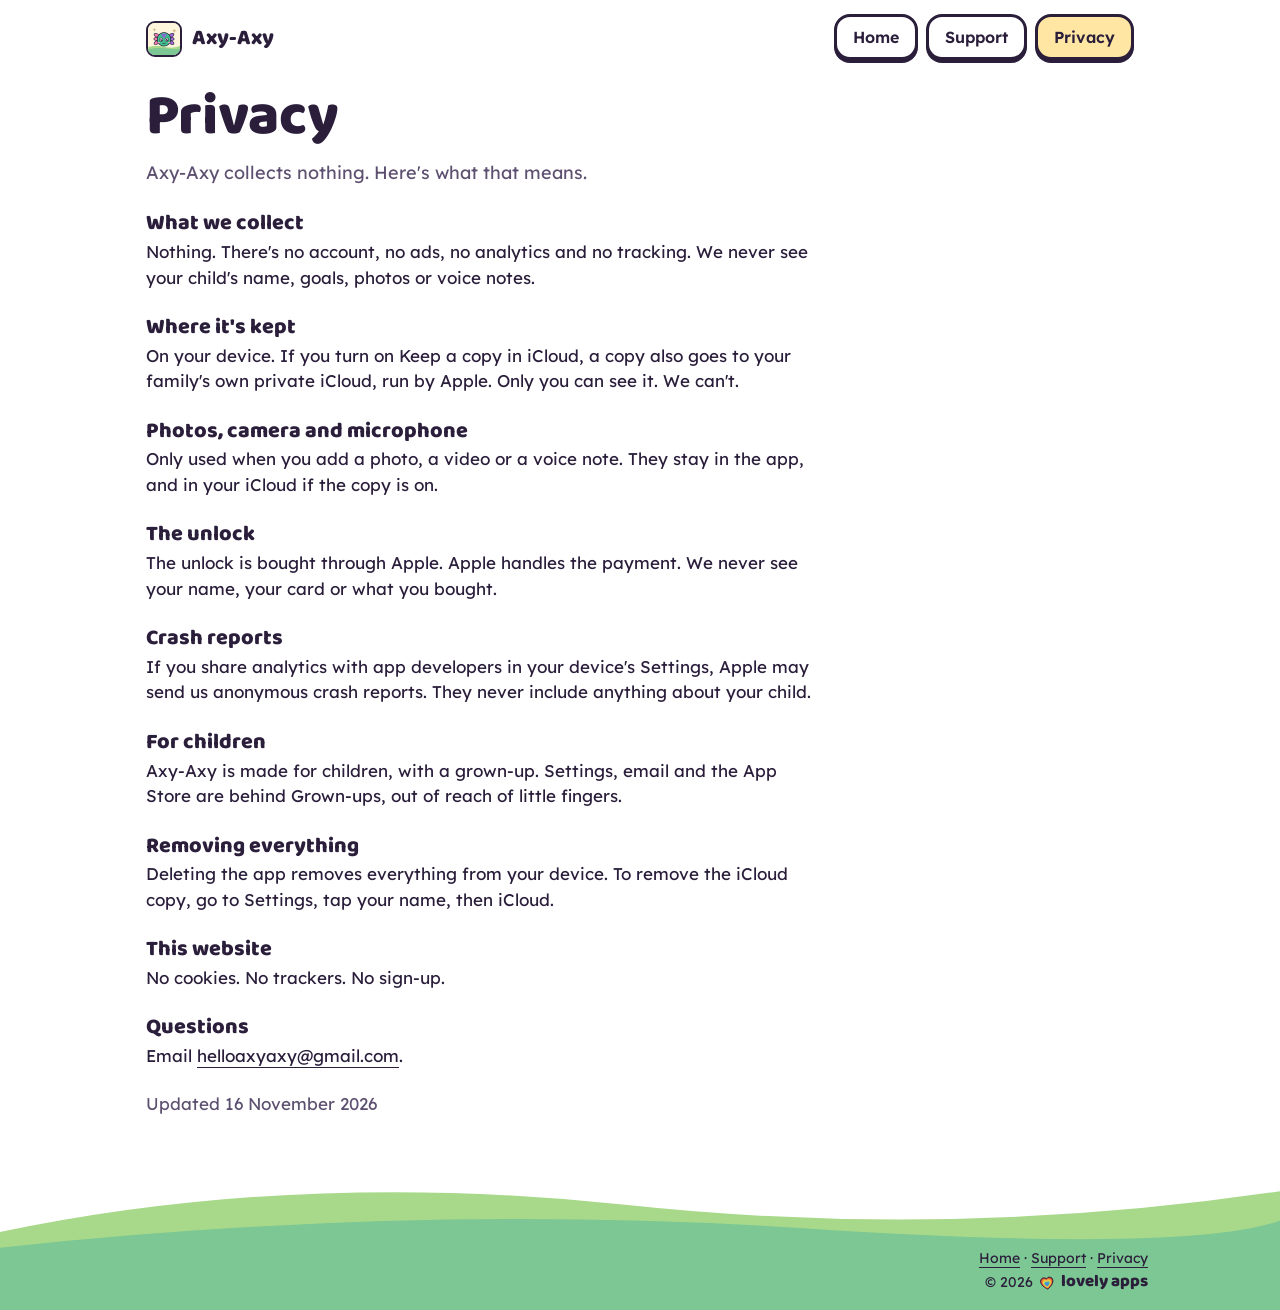
==== privacy.html @ 71f07774 "Add files via upload" ====
<!doctype html>
<html lang="en-GB">
<head>
<meta charset="utf-8">
<meta name="viewport" content="width=device-width, initial-scale=1">
<title>Privacy · Axy-Axy</title>
<meta name="description" content="Axy-Axy collects nothing. No account, no ads, no analytics and no tracking.">
<meta name="theme-color" content="#FFFFFF">
<meta property="og:title" content="Privacy · Axy-Axy">
<meta property="og:description" content="Axy-Axy collects nothing. No account, no ads, no analytics and no tracking.">
<meta property="og:image" content="img/share.jpg">
<meta property="og:type" content="website">
<link rel="icon" href="img/icon-64.png">
<link rel="apple-touch-icon" href="img/icon-180.png">
<link rel="stylesheet" href="style.css">
</head>
<body class="grown-up">

<header class="wrap bar">
  <a class="home" href="index.html"><img src="img/icon-64.png" alt="" width="36" height="36">Axy-Axy</a>
  <nav aria-label="Pages">
    <a href="index.html">Home</a>
    <a href="support.html">Support</a>
    <a href="privacy.html" aria-current="page">Privacy</a>
  </nav>
</header>

<main class="wrap">
  <div class="reading">
    <h1>Privacy</h1>
    <p class="lead muted">Axy-Axy collects nothing. Here's what that means.</p>

    <h2>What we collect</h2>
    <p>Nothing. There's no account, no ads, no analytics and no tracking. We never see your child's name, goals, photos or voice notes.</p>

    <h2>Where it's kept</h2>
    <p>On your device. If you turn on Keep a copy in iCloud, a copy also goes to your family's own private iCloud, run by Apple. Only you can see it. We can't.</p>

    <h2>Photos, camera and microphone</h2>
    <p>Only used when you add a photo, a video or a voice note. They stay in the app, and in your iCloud if the copy is on.</p>

    <h2>The unlock</h2>
    <p>The unlock is bought through Apple. Apple handles the payment. We never see your name, your card or what you bought.</p>

    <h2>Crash reports</h2>
    <p>If you share analytics with app developers in your device's Settings, Apple may send us anonymous crash reports. They never include anything about your child.</p>

    <h2>For children</h2>
    <p>Axy-Axy is made for children, with a grown-up. Settings, email and the App Store are behind Grown-ups, out of reach of little fingers.</p>

    <h2>Removing everything</h2>
    <p>Deleting the app removes everything from your device. To remove the iCloud copy, go to Settings, tap your name, then iCloud.</p>

    <h2>This website</h2>
    <p>No cookies. No trackers. No sign-up.</p>

    <h2>Questions</h2>
    <p>Email <a href="mailto:helloaxyaxy@gmail.com?subject=Axy-Axy%20privacy">helloaxyaxy@gmail.com</a>.</p>

    <p class="muted" style="margin-top: 22px">Updated 16 November 2026</p>
  </div>
</main>

<footer class="foot">
  <svg class="hills" viewBox="0 0 430 154" preserveAspectRatio="none" aria-hidden="true"><path d="M0 74 Q100 10 210 46 T430 32 V154 H0 Z" fill="#A8D98A"/><path d="M0 90 Q140 44 270 70 T430 62 V154 H0 Z" fill="#7CC793"/></svg>
  
  <div class="words">
    <a href="index.html">Home</a> · <a href="support.html">Support</a> · <a href="privacy.html">Privacy</a>
    <div class="mark">© 2026 <img src="img/LovelyHeart.svg" alt="" width="18" height="18"><b>lovely apps</b></div>
  </div>
</footer>

</body>
</html>
---- style.css ----
/* Axy-Axy's website. The same fonts, colours and shapes as the app.
   Nothing here is loaded from another company: no trackers, no cookies. */

@font-face {
  font-family: "Baloo 2";
  src: url("fonts/Baloo2-ExtraBold.woff2") format("woff2");
  font-weight: 800;
  font-display: swap;
}
@font-face {
  font-family: "Lexend";
  src: url("fonts/Lexend-Regular.woff2") format("woff2");
  font-weight: 400;
  font-display: swap;
}
@font-face {
  font-family: "Lexend";
  src: url("fonts/Lexend-SemiBold.woff2") format("woff2");
  font-weight: 600;
  font-display: swap;
}

:root {
  --ink: #2A1E3B;
  --ink-muted: #5E5070;
  --paper: #FFF4DC;
  --white: #FFFFFF;
  --tomato: #D2432C;
  --hill-light: #A8D98A;
  --hill: #7CC793;
  --sunshine: #FFE7A3;
  --gutter: 22px;
}

* { box-sizing: border-box; }

html { -webkit-text-size-adjust: 100%; }

body {
  margin: 0;
  background: var(--paper);
  color: var(--ink);
  font-family: "Lexend", system-ui, sans-serif;
  font-size: 1.0625rem;
  line-height: 1.5;
  min-height: 100vh;
  display: flex;
  flex-direction: column;
}
body.grown-up { background: var(--white); }

a { color: var(--ink); text-underline-offset: 0.3em; }
a:focus-visible, .button:focus-visible {
  outline: 3px solid var(--tomato);
  outline-offset: 3px;
  border-radius: 6px;
}

.wrap {
  width: 100%;
  max-width: 1060px;
  margin: 0 auto;
  padding: 0 var(--gutter);
}
.reading { max-width: 680px; }

/* The top bar */
.bar {
  display: flex;
  flex-wrap: wrap; /* on the smallest phones the links drop under the name */
  align-items: center;
  gap: 0 10px;
  padding-top: 14px;
  padding-bottom: 14px;
}
.bar .home {
  display: flex;
  align-items: center;
  gap: 10px;
  margin-right: auto;
  text-decoration: none;
  font-family: "Baloo 2", sans-serif;
  font-weight: 800;
  font-size: 1.35rem;
}
.bar .home img {
  width: 36px;
  height: 36px;
  border-radius: 9px;
  border: 2px solid var(--ink);
}
/* The menu: three of the app's small buttons, with their pressed-button shadow.
   The page you are on is golden, the app's colour for "this one". */
.bar nav {
  display: flex;
  gap: 8px;
  font-weight: 600;
  font-size: 1rem;
}
.bar nav a {
  display: flex;
  align-items: center;
  justify-content: center;
  min-height: 46px;
  padding: 0 16px;
  margin-bottom: 3px; /* room for the shadow */
  background: var(--white);
  border: 3px solid var(--ink);
  border-radius: 16px;
  box-shadow: 0 3px 0 var(--ink); /* the app's small button: a dark edge below, as if it can be pressed */
  text-decoration: none;
}
.bar nav a[aria-current="page"] { background: var(--sunshine); }
.bar nav a:active { transform: translateY(3px); box-shadow: none; }
/* On a phone the three share the width under the name, like the app's row of three. */
@media (max-width: 559px) {
  .bar nav { width: 100%; margin-top: 10px; }
  .bar nav a { flex: 1; padding: 0 6px; }
}

/* Words */
h1, h2 {
  font-family: "Baloo 2", sans-serif;
  font-weight: 800;
  line-height: 1.05;
  margin: 0;
}
h1 { font-size: clamp(2.3rem, 7vw, 3.6rem); margin: 10px 0 12px; }
h2 { font-size: 1.35rem; margin: 26px 0 4px; }
p { margin: 0 0 10px; }
.muted { color: var(--ink-muted); }
.lead { font-size: 1.125rem; }

main { flex: 1; padding-bottom: 8px; }

/* Buttons: the app's chunky button and its small one */
.button {
  display: flex;
  align-items: center;
  justify-content: center;
  text-align: center;
  min-height: 60px;
  padding: 8px 20px;
  margin: 18px 0 6px;
  background: var(--tomato);
  color: var(--white);
  border: 3px solid var(--ink);
  border-radius: 22px;
  box-shadow: 0 5px 0 var(--ink);
  font-family: "Baloo 2", sans-serif;
  font-weight: 800;
  font-size: 1.4rem;
  text-decoration: none;
}
.button.small {
  min-height: 50px;
  background: var(--white);
  color: var(--ink);
  border-radius: 16px;
  box-shadow: 0 3px 0 var(--ink);
  font-family: "Lexend", sans-serif;
  font-weight: 600;
  font-size: 1.05rem;
  overflow-wrap: anywhere;
}
.button:active { transform: translateY(3px); box-shadow: 0 2px 0 var(--ink); }
.button.small:active { transform: translateY(3px); box-shadow: none; }

.chips {
  display: flex;
  flex-wrap: wrap;
  gap: 8px;
  padding: 0;
  margin: 16px 0 0;
  list-style: none;
}
.chips li {
  padding: 6px 13px;
  background: var(--white);
  border: 2.5px solid var(--ink);
  border-radius: 16px;
  font-weight: 600;
  font-size: 0.9rem;
}

/* The front page */
.hero { max-width: 560px; }
.pictures {
  display: grid;
  grid-template-columns: 1fr;
  gap: 18px;
  margin: 26px 0 0;
  padding: 0;
  list-style: none;
}
.pictures img {
  display: block;
  width: 100%;
  height: auto;
  border: 3px solid var(--ink);
  border-radius: 22px;
}
.hello { max-width: 560px; }

/* Support: the questions */
.card {
  background: var(--white);
  border: 2.5px solid var(--ink);
  border-radius: 18px;
  padding: 14px 16px;
  margin: 12px 0;
}
.card h3 {
  font-family: "Lexend", sans-serif;
  font-weight: 600;
  font-size: 1.0625rem;
  line-height: 1.35;
  margin: 0 0 4px;
}
.card p { margin: 0; font-size: 1rem; }

/* The foot: the app's hills, a buddy, and the mark */
.foot { position: relative; margin-top: 34px; }
.foot .hills { display: block; width: 100%; height: 120px; }
.foot .buddy {
  position: absolute;
  left: max(var(--gutter), calc(50% - 508px));
  bottom: 62px;
  width: 84px;
  height: auto;
}
.foot .words {
  position: absolute;
  right: max(var(--gutter), calc(50% - 508px));
  bottom: 14px;
  text-align: right;
  font-size: 0.875rem;
  line-height: 1.6;
}
.mark { display: flex; align-items: center; justify-content: flex-end; gap: 5px; }
.mark img { width: 18px; height: 18px; }
.mark b { font-family: "Baloo 2", sans-serif; font-weight: 800; font-size: 1.05rem; }

/* Wider screens */
@media (min-width: 760px) {
  :root { --gutter: 36px; }
  .pictures { grid-template-columns: repeat(3, 1fr); gap: 22px; }
  .hero .button { max-width: 400px; }
  .foot .hills { height: 150px; }
  .foot .buddy { width: 100px; bottom: 78px; }
}
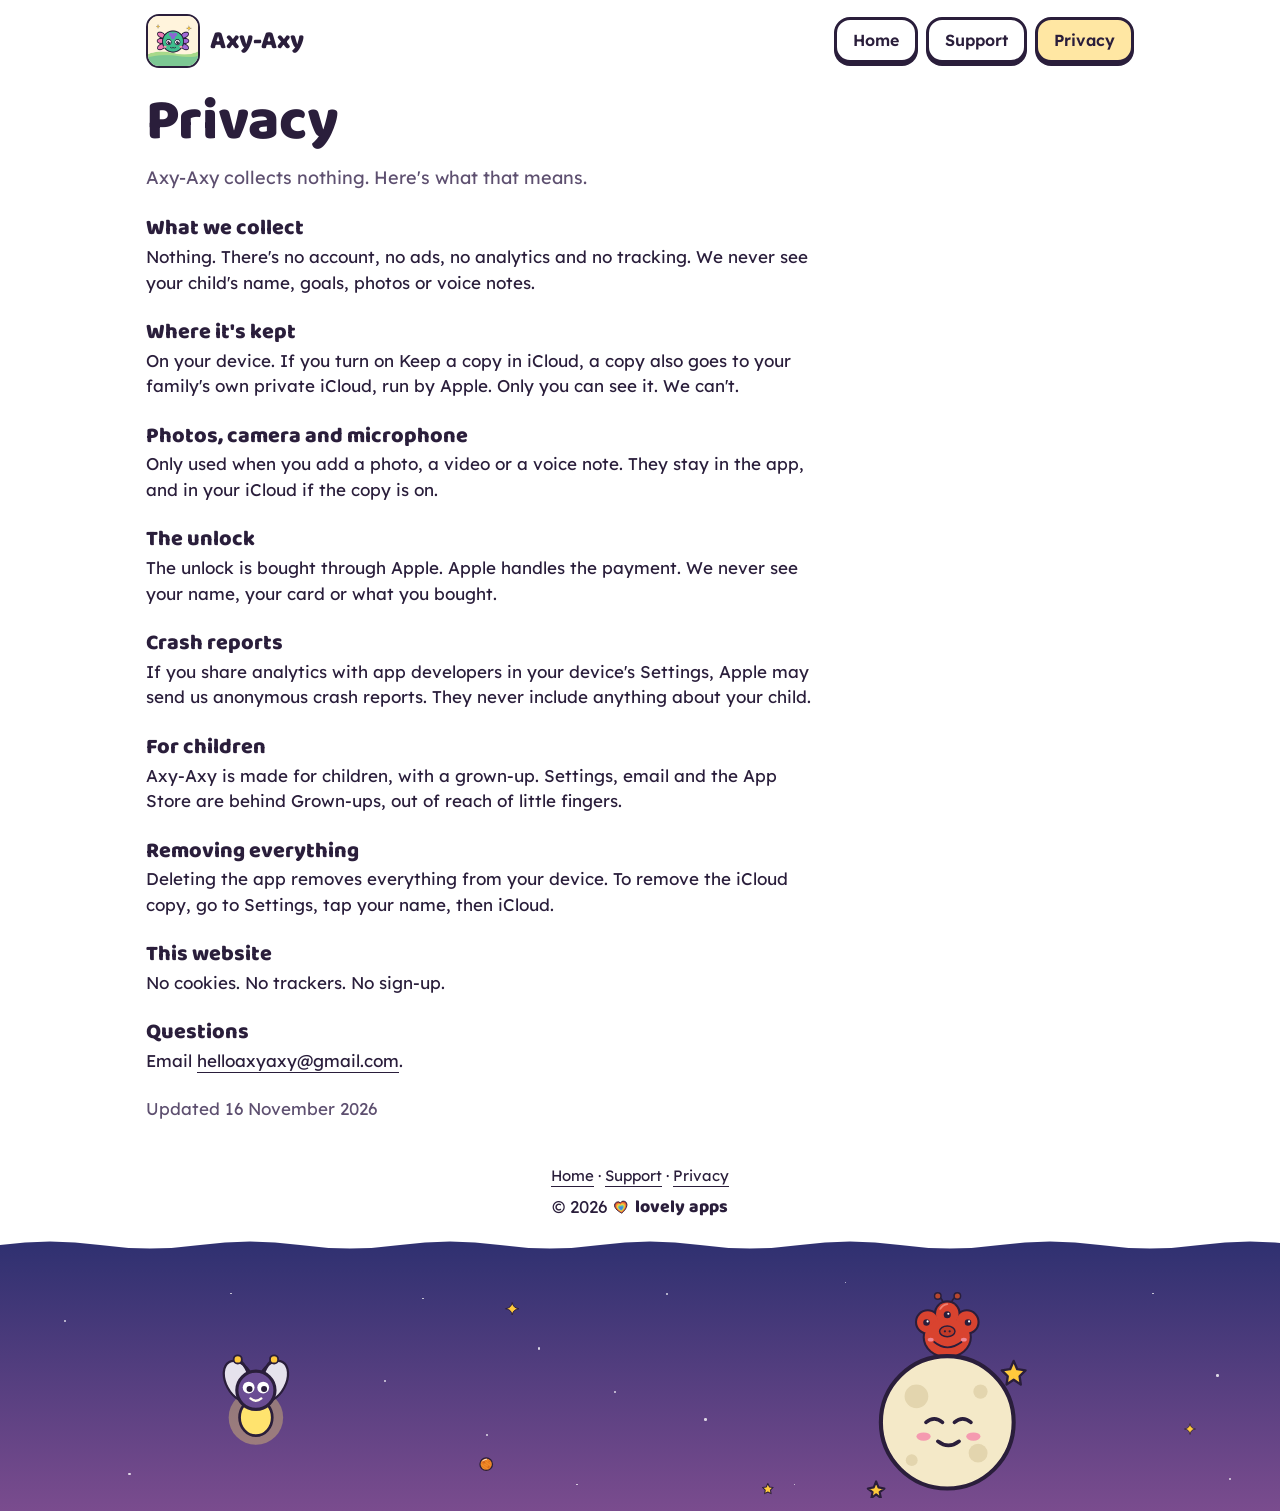
==== commit 847cc61f: "Add files via upload" ====
--- a/privacy.html
+++ b/privacy.html
@@ -17,7 +17,7 @@
 <body class="grown-up">
 
 <header class="wrap bar">
-  <a class="home" href="index.html"><img src="img/icon-64.png" alt="" width="36" height="36">Axy-Axy</a>
+  <a class="home" href="index.html"><img src="img/icon-180.png" alt="" width="54" height="54">Axy-Axy</a>
   <nav aria-label="Pages">
     <a href="index.html">Home</a>
     <a href="support.html">Support</a>
@@ -62,11 +62,35 @@
 </main>
 
 <footer class="foot">
-  <svg class="hills" viewBox="0 0 430 154" preserveAspectRatio="none" aria-hidden="true"><path d="M0 74 Q100 10 210 46 T430 32 V154 H0 Z" fill="#A8D98A"/><path d="M0 90 Q140 44 270 70 T430 62 V154 H0 Z" fill="#7CC793"/></svg>
-  
-  <div class="words">
-    <a href="index.html">Home</a> · <a href="support.html">Support</a> · <a href="privacy.html">Privacy</a>
-    <div class="mark">© 2026 <img src="img/LovelyHeart.svg" alt="" width="18" height="18"><b>lovely apps</b></div>
+  <p class="links"><a href="index.html">Home</a> · <a href="support.html">Support</a> · <a href="privacy.html">Privacy</a></p>
+  <div class="mark">© 2026 <img src="img/LovelyHeart.svg" alt="" width="18" height="18"><b>lovely apps</b></div>
+  <div class="ending space" aria-hidden="true">
+    <i style="left:5%;top:30%;width:2px;height:2px"></i>
+    <i style="left:10%;top:86%;width:2.5px;height:2.5px"></i>
+    <i style="left:33%;top:22%;width:1.5px;height:1.5px"></i>
+    <i style="left:30%;top:52%;width:2px;height:2px"></i>
+    <i style="left:42%;top:40%;width:2.5px;height:2.5px"></i>
+    <i style="left:45%;top:90%;width:1.5px;height:1.5px"></i>
+    <i style="left:52%;top:20%;width:2px;height:2px"></i>
+    <i style="left:55%;top:66%;width:2.5px;height:2.5px"></i>
+    <i style="left:62%;top:90%;width:1.5px;height:1.5px"></i>
+    <i style="left:48%;top:56%;width:2px;height:2px"></i>
+    <i style="left:90%;top:20%;width:1.5px;height:1.5px"></i>
+    <i style="left:95%;top:50%;width:2.5px;height:2.5px"></i>
+    <i style="left:96%;top:88%;width:2px;height:2px"></i>
+    <i style="left:66%;top:16%;width:1.5px;height:1.5px"></i>
+    <i style="left:18%;top:20%;width:1.5px;height:1.5px"></i>
+    <i style="left:38%;top:72%;width:2px;height:2px"></i>
+    <img src="img/Sparkle.svg" alt="" style="left:40%;top:26%;--h:12px">
+    <img src="img/StarFilled.svg" alt="" style="left:60%;top:92%;--h:11px">
+    <img src="img/Sparkle.svg" alt="" style="left:93%;top:70%;--h:10px">
+    <img src="img/FriendGlimmer.svg" alt="" style="left:20%;top:57%;--h:84px">
+    <img src="img/MapPlanetOrange.svg" alt="" style="left:38%;top:83%;--h:22px">
+    <div class="moon" style="left:74%;top:57%;--h:160px">
+      <img class="ruby" src="img/MoonRuby.svg" alt="">
+      <img class="ruby blink" src="img/MoonRubyBlink.svg" alt="">
+      <img src="img/BigMoon.svg" alt="">
+    </div>
   </div>
 </footer>
 
--- a/style.css
+++ b/style.css
@@ -34,7 +34,8 @@
 
 * { box-sizing: border-box; }
 
-html { -webkit-text-size-adjust: 100%; }
+/* Up and down only: the pages never slide sideways. */
+html { -webkit-text-size-adjust: 100%; overflow-x: hidden; }
 
 body {
   margin: 0;
@@ -81,13 +82,13 @@
   text-decoration: none;
   font-family: "Baloo 2", sans-serif;
   font-weight: 800;
-  font-size: 1.35rem;
+  font-size: 1.6rem;
 }
 .bar .home img {
-  width: 36px;
-  height: 36px;
-  border-radius: 9px;
-  border: 2px solid var(--ink);
+  width: 54px;
+  height: 54px;
+  border-radius: 13px;
+  border: 2.5px solid var(--ink);
 }
 /* The menu: three of the app's small buttons, with their pressed-button shadow.
    The page you are on is golden, the app's colour for "this one". */
@@ -149,7 +150,7 @@
   box-shadow: 0 5px 0 var(--ink);
   font-family: "Baloo 2", sans-serif;
   font-weight: 800;
-  font-size: 1.4rem;
+  font-size: clamp(1.1rem, 5.4vw, 1.4rem); /* one line, even on the smallest phones */
   text-decoration: none;
 }
 .button.small {
@@ -166,30 +167,53 @@
 .button:active { transform: translateY(3px); box-shadow: 0 2px 0 var(--ink); }
 .button.small:active { transform: translateY(3px); box-shadow: none; }
 
+.devices {
+  display: flex;
+  justify-content: center;
+  align-items: center;
+  gap: 8px;
+  margin: 12px 0 0;
+  font-weight: 600;
+  font-size: 0.9375rem;
+}
+.devices span { display: flex; align-items: center; gap: 6px; }
+.devices .dot { color: #A8957A; }
+.devices svg { fill: none; stroke: var(--ink); stroke-width: 2.2; stroke-linecap: round; stroke-linejoin: round; }
+
+/* The promises, as at the foot of Grown-ups: the app's own chip (a capsule with a green tick). */
 .chips {
   display: flex;
   flex-wrap: wrap;
+  justify-content: center;
   gap: 8px;
   padding: 0;
-  margin: 16px 0 0;
+  margin: 40px 0 0;
   list-style: none;
 }
 .chips li {
-  padding: 6px 13px;
-  background: var(--white);
-  border: 2.5px solid var(--ink);
-  border-radius: 16px;
-  font-weight: 600;
-  font-size: 0.9rem;
-}
-
-/* The front page */
-.hero { max-width: 560px; }
+  display: flex;
+  align-items: center;
+  gap: 5px;
+  padding: 4px 10px;
+  background: #FFFBF0;
+  border: 2px solid var(--ink);
+  border-radius: 999px;
+  font-weight: 600;
+  font-size: 0.875rem;
+}
+.chips svg { fill: none; stroke: #3E9B5A; stroke-width: 2.6; stroke-linecap: round; stroke-linejoin: round; }
+
+/* The front page. The top has room to breathe: each part sits clear of the next (Carl, 16 Nov). */
+.hero { max-width: 560px; padding-top: 22px; }
+.hero h1 { margin: 0 0 20px; }
+.hero .lead { margin-bottom: 14px; }
+.hero .button { margin: 30px 0 0; }
+.hero .devices { margin-top: 24px; }
 .pictures {
   display: grid;
   grid-template-columns: 1fr;
   gap: 18px;
-  margin: 26px 0 0;
+  margin: 44px 0 0;
   padding: 0;
   list-style: none;
 }
@@ -219,33 +243,133 @@
 }
 .card p { margin: 0; font-size: 1rem; }
 
-/* The foot: the app's hills, a buddy, and the mark */
-.foot { position: relative; margin-top: 34px; }
-.foot .hills { display: block; width: 100%; height: 120px; }
-.foot .buddy {
+/* The pinned note from the foot of Grown-ups: hand-drawn paper, Axy-Axy's gills, a little crooked. */
+.note {
+  position: relative;
+  max-width: 400px;
+  margin: 48px auto 0; /* room for the gills, which poke up above the paper */
+  padding: 14px 22px 12px;
+  transform: rotate(-2deg);
+}
+.note .paper { position: absolute; inset: 0; width: 100%; height: 100%; z-index: -1; overflow: visible; }
+.note .gills { position: absolute; top: -22px; width: 32px; height: 52px; overflow: visible; }
+.note .gills.left { left: -18px; }
+.note .gills.right { right: -18px; }
+.note h2 { font-size: 1.375rem; margin: 0 0 6px; }
+.note p { font-size: 0.875rem; color: var(--ink-muted); margin: 0 0 6px; }
+.note .love {
+  display: flex;
+  justify-content: flex-end;
+  align-items: center;
+  gap: 5px;
+  margin: 0;
+  color: var(--tomato);
+  font-family: "Baloo 2", sans-serif;
+  font-weight: 800;
+  font-size: 1.0625rem;
+}
+
+/* The foot, as on Grown-ups: the mark, then four friends standing on the app's hills. */
+.foot { margin-top: 34px; text-align: center; }
+.foot .links { margin: 0 0 6px; font-size: 0.9375rem; }
+.mark { display: flex; align-items: center; justify-content: center; gap: 5px; }
+.mark img { width: 18px; height: 18px; }
+.mark b { font-family: "Baloo 2", sans-serif; font-weight: 800; font-size: 1.1rem; }
+.hillside { position: relative; margin-top: 18px; background: linear-gradient(transparent 60px, var(--hill) 60px); }
+.hillside .hills { display: block; width: 100%; height: 120px; }
+.hillside .friends {
   position: absolute;
-  left: max(var(--gutter), calc(50% - 508px));
-  bottom: 62px;
-  width: 84px;
-  height: auto;
-}
-.foot .words {
-  position: absolute;
-  right: max(var(--gutter), calc(50% - 508px));
-  bottom: 14px;
-  text-align: right;
-  font-size: 0.875rem;
-  line-height: 1.6;
-}
-.mark { display: flex; align-items: center; justify-content: flex-end; gap: 5px; }
-.mark img { width: 18px; height: 18px; }
-.mark b { font-family: "Baloo 2", sans-serif; font-weight: 800; font-size: 1.05rem; }
+  top: 12px;
+  left: 50%;
+  transform: translateX(-50%);
+  display: flex;
+  align-items: flex-end;
+  width: min(100%, 420px);
+  padding: 0 16px;
+}
+.hillside .friends img {
+  flex: 1;
+  min-width: 0;
+  height: var(--size);
+  object-fit: contain;
+  transform: translateY(var(--drop)) rotate(var(--tilt)); /* the app's own sizes, tilts and drops */
+}
 
 /* Wider screens */
 @media (min-width: 760px) {
   :root { --gutter: 36px; }
-  .pictures { grid-template-columns: repeat(3, 1fr); gap: 22px; }
+  .pictures { grid-template-columns: repeat(2, 1fr); gap: 22px; }
   .hero .button { max-width: 400px; }
-  .foot .hills { height: 150px; }
-  .foot .buddy { width: 100px; bottom: 78px; }
-}
+  /* Beside a wide page the heading starts on the left, so its button's notes do too. */
+  .devices { justify-content: flex-start; max-width: 400px; justify-content: center; }
+}
+
+/* A friend hovering in the empty space beside a heading. */
+.flyer { width: 52px; height: 52px; margin-left: 14px; vertical-align: middle; }
+.flyer.small { width: 34px; height: 34px; margin-left: 10px; }
+
+/* Only for people who have not asked their device for less movement. */
+@media (prefers-reduced-motion: no-preference) {
+  .flyer { animation: hover 3.6s ease-in-out infinite alternate; }
+  .flyer.small { animation-duration: 4.4s; }
+}
+@keyframes hover {
+  from { transform: translateY(-5px) rotate(-4deg); }
+  to   { transform: translateY(5px) rotate(4deg); }
+}
+
+/* Each page ends in a different part of Axy-Axy's world, built as the app builds its page endings.
+   Home: the hills and four friends (Grown-ups). Support: the swimming pool (the fonts' licences).
+   Privacy: Starry Space (the app's own Privacy page). */
+.ending { --g: 1; position: relative; overflow: hidden; margin-top: 18px; }
+.ending img, .ending .moon { position: absolute; height: calc(var(--h) * var(--g)); width: auto; }
+/* The wavy edge between lands (the app's LandEdge: a wave every 100 points, 7 up and 7 down).
+   The wave is written here, not kept in a file: as a file it did not show when the pages were
+   opened straight from a folder. */
+.wavy, .space, .pool .light, .pool .deep {
+  -webkit-mask: url("data:image/svg+xml,%3Csvg xmlns='http://www.w3.org/2000/svg' width='200' height='14' viewBox='0 0 200 14'%3E%3Cpath d='M0 7 Q50 0 100 7 Q150 14 200 7 V14 H0 Z'/%3E%3C/svg%3E") top left / 200px 14px repeat-x, linear-gradient(#000, #000) bottom / 100% calc(100% - 13px) no-repeat;
+          mask: url("data:image/svg+xml,%3Csvg xmlns='http://www.w3.org/2000/svg' width='200' height='14' viewBox='0 0 200 14'%3E%3Cpath d='M0 7 Q50 0 100 7 Q150 14 200 7 V14 H0 Z'/%3E%3C/svg%3E") top left / 200px 14px repeat-x, linear-gradient(#000, #000) bottom / 100% calc(100% - 13px) no-repeat;
+}
+
+/* Starry Space: the map's night colours, still white stars, Glimmer, a planet, and the Big Moon with Ruby. */
+.space { height: calc(210px * var(--g)); background: linear-gradient(#2E3070, #7A4C8E); }
+.space i { position: absolute; border-radius: 50%; background: rgba(255, 255, 255, 0.8); }
+.space > img, .space .moon { transform: translate(-50%, -50%); }
+.space .moon { aspect-ratio: 140 / 176; }
+.space .moon img { position: absolute; inset: 0; width: 100%; height: 100%; }
+.space .moon .blink { opacity: 0; }
+
+/* The swimming pool: two bands of its water, the ring and Skye on top, three little fish below. */
+.pool { height: calc(160px * var(--g)); }
+.pool .light, .pool .deep { position: absolute; left: 0; right: 0; bottom: 0; }
+.pool .light { top: calc(30px * var(--g)); background: #BFE9F5; }
+.pool .deep { top: calc(60px * var(--g)); background: #7FD3EC; }
+.pool img {
+  top: calc((30px + var(--y)) * var(--g));
+  transform: translate(-50%, -50%) rotate(var(--tilt)) scaleX(var(--flip));
+}
+
+@media (min-width: 760px) { .ending { --g: 1.3; } }
+
+/* Ruby plays peek-a-boo behind the moon, as on the map: she ducks, her antennae show, then her eyes, then boo. */
+@media (prefers-reduced-motion: no-preference) {
+  .space .moon .ruby { animation: peekaboo 15.73s infinite; }
+  .space .moon .blink { animation: peekaboo 15.73s infinite, blink 15.73s infinite; }
+}
+@keyframes peekaboo {
+  0%, 66.1% { transform: translateY(0); animation-timing-function: ease-in; }
+  69%, 77.7% { transform: translateY(35.2%); animation-timing-function: ease-out; }
+  80.6%, 85.9% { transform: translateY(25%); animation-timing-function: ease-out; }
+  88.4%, 94.2% { transform: translateY(14.8%); animation-timing-function: ease-out; }
+  95.9% { transform: translateY(-3.4%); }
+  97.1%, 100% { transform: translateY(0); }
+}
+@keyframes blink {
+  0%, 99.1% { opacity: 0; }
+  99.2%, 100% { opacity: 1; }
+}
+
+/* Four pictures in a row once there is room for them. */
+@media (min-width: 1000px) {
+  .pictures { grid-template-columns: repeat(4, 1fr); gap: 18px; }
+}
